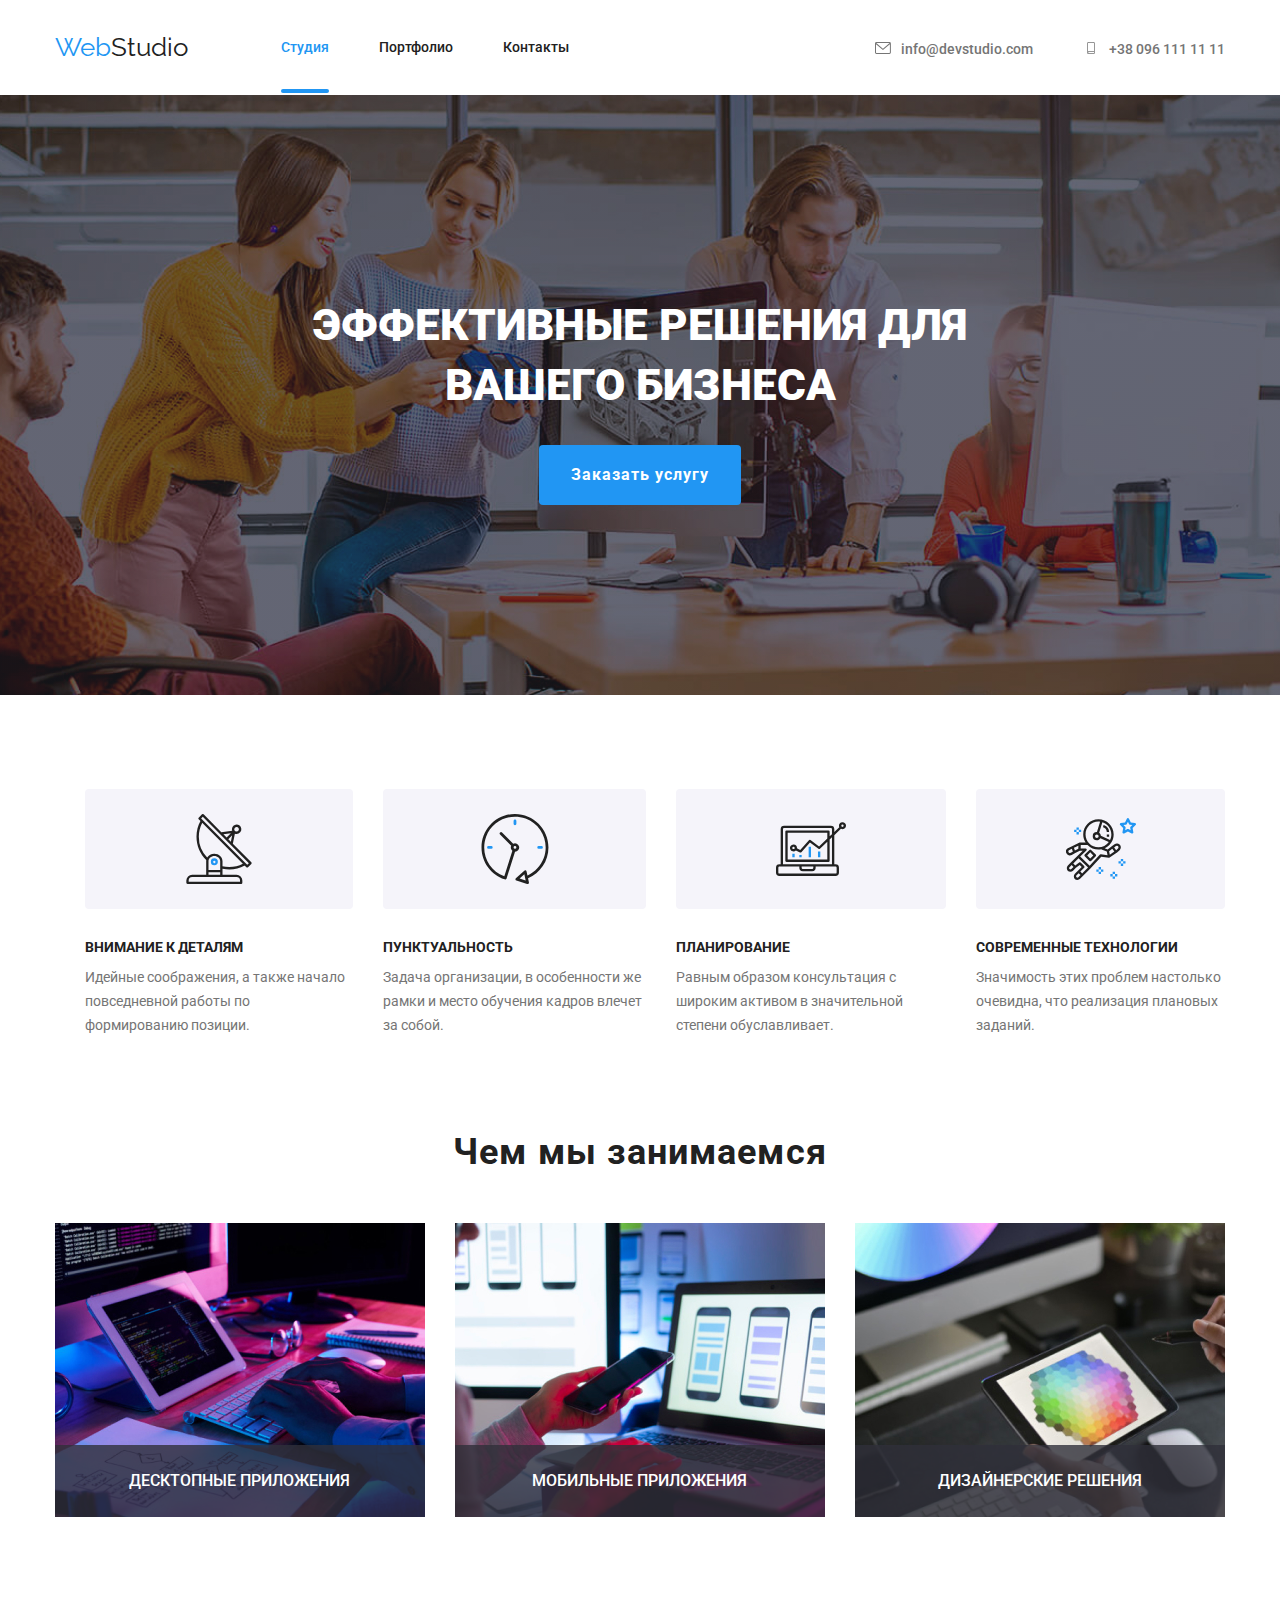
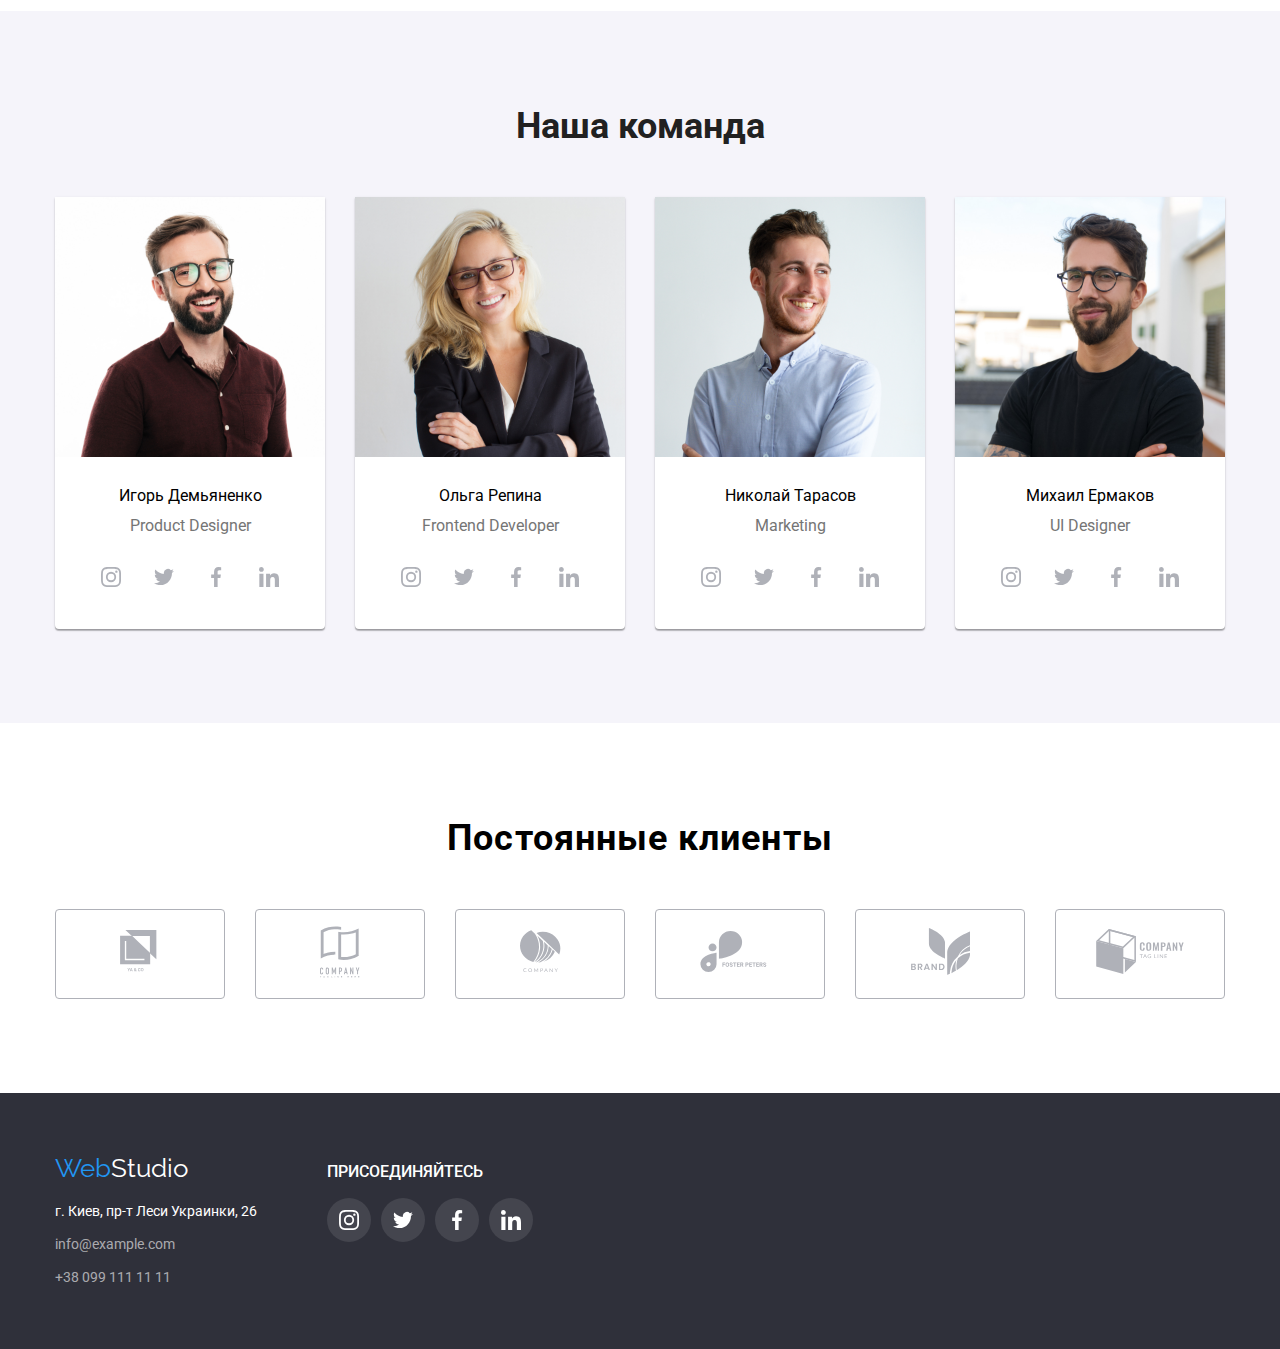
==== index.html @ 024f3984 "chexbox" ====
<!DOCTYPE html>
<html lang="ru">

<head>
    <meta charset="UTF-8">
    <meta name="viewport" content="width=device-width, initial-scale=1.0">
    <title>WebStudio</title>
    <link rel="stylesheet" href="./css/modern-normalize.css">
    <link rel="preconnect" href="https://fonts.gstatic.com">
    <link
        href="https://fonts.googleapis.com/css2?family=Raleway:wght@700&family=Roboto:wght@400;500;700;900&display=swap"
        rel="stylesheet">
    <link rel="stylesheet" href="./css/style.css">
    <!-- <link rel="stylesheet" href="./css/variables.css"> -->
</head>

<body>
    <header class="page-header">
        <!-- navigation -->
        <div class="container">
        <nav class="header-nav">
            <a href="./index.html" class="logo"><span class="logo-web">Web</span><span
                    class="logo-studio">Studio</span></a>
            <ul class="navigation">
                <li class="nav-item">
                    <a href="./index.html" class="link current">Студия</a>
                </li>
                <li class="nav-item">
                    <a href="./portfolio.html" class="link">Портфолио</a>
                </li>
                <li class="nav-item">
                    <a href="#contacts" class="link">Контакты</a>
                </li>
            </ul>
        <!-- adress -->
        <ul class="header-adress">
            <li class="adress-item">
               <a href="mailto:info@devstudio.com" class="adress">
                <svg class="adress-icon" width="16" height="12">
                    <use href="./img/symbol-defs.svg#icon-envelope-4"></use>
                </svg>info@devstudio.com</a>
            </li>
            <li class="adress-item">
               <a href="tel:+380961111111" class="adress">
                <svg class="adress-icon" width="16" height="12">
                    <use href="./img/symbol-defs.svg#icon-smartphone"></use>
                </svg>+38 096 111 11 11</a>
            </li>
        </ul>
        </nav>
        </div>
    </header>
    <main>
        <!-- hero -->
        <section class="hero">
         <div class="container">
            <h1 class="hero-title">Эффективные решения для вашего бизнеса</h1>
            <button class="hero-btn" data-modal-open>Заказать услугу</button> 
         </div>
        </section>
        <!-- feature -->
        <section class="feature">
         <div class="container">
            <ul class="feature-list">
                <li class="feature-item">
                    <div class="thumb">
                        <svg class="feature-icon" width="70" height="70">
                            <use href="./img/symbol-defs.svg#icon-antenna-1"></use>
                        </svg>
                    </div>
                    <h3 class="feature-title">Внимание к деталям</h3>
                    <p class="feature-text">Идейные соображения, а также начало повседневной работы по формированию позиции.</p>
                </li>
                <li class="feature-item">
                    <div class="thumb">
                        <svg class="feature-icon" width="70" height="70">
                            <use href="./img/symbol-defs.svg#icon-clock-1"></use>
                        </svg>
                    </div>
                    <h3 class="feature-title">Пунктуальность</h3>
                    <p class="feature-text">Задача организации, в особенности же рамки и место обучения кадров влечет за собой.</p>
                </li>
                <li class="feature-item">
                    <div class="thumb">
                        <svg class="feature-icon" width="70" height="70">
                            <use href="./img/symbol-defs.svg#icon-diagram-1"></use>
                    </svg>
                        </div>
                    <h3 class="feature-title">Планирование</h3>
                    <p class="feature-text">Равным образом консультация с широким активом в значительной степени обуславливает.</p>
                </li>
                <li class="feature-item">
                    <div class="thumb">
                        <svg class="feature-icon" width="70" height="70">
                            <use href="./img/symbol-defs.svg#icon-astronaut-1"></use>
                        </svg>
                    </div>
                    <h3 class="feature-title">Современные технологии</h3>
                    <p class="feature-text">Значимость этих проблем настолько очевидна, что реализация плановых заданий.
                    </p>
                </li>
            </ul>
         </div>
        </section>
        <!-- visual -->
        <section class="visual">
         <div class="container">
            <h2 class="visual-tittle">Чем мы занимаемся</h2>
            <ul class="visual-list">
                <li class="visual-item">
                    <img class="visual-img" src="./img/img.jpg" alt="img" width="370" height="294">
                    <div class="visuals-descr">
                        <h4 class="descr-title">Десктопные приложения</h4>
                    </div>
                </li>
                <li class="visual-item">
                    <img class="visual-img" src="./img/img_1.jpg" alt="img(1)" width="370" height="294">
                    <div class="visuals-descr">
                        <h4 class="descr-title">Мобильные приложения</h4>
                    </div>
                </li>
                <li class="visual-item">
                    <img class="visual-img" src="./img/img_2.jpg" alt="img(2)" width="370" height="294">
                    <div class="visuals-descr">
                        <h4 class="descr-title">Дизайнерские решения</h4>
                    </div>
                </li>
            </ul>
         </div>
        </section>
        <!-- team -->
        <section class="team">
            <div class="container">
            <h2 class="team-tittle">Наша команда</h2>
            <ul class="team-list">
                <li class="team-item">
                    <img src="./img/img_3.jpg" alt="img(3)" width="270" height="260">
                    <div class="team-item-text">
                    <h3 class="team-item-name">Игорь Демьяненко</h3>
                    <p class="team-item-position">Product Designer</p>
                    <ul class="social">
                        <li class="social-item">
                            <a href="#" class="social-link">
                                <svg class="social-icon" width="20" height="20">
                                    <use href="./img/symbol-defs.svg#icon-instagram-2"></use>
                                </svg>
                            </a>
                        </li>
                        <li class="social-item">
                            <a href="#" class="social-link">
                                <svg class="social-icon" width="20" height="20">
                                    <use href="./img/symbol-defs.svg#icon-twitter-1"></use>
                                </svg>
                            </a>
                        </li>
                        <li class="social-item">
                            <a href="#" class="social-link">
                                <svg class="social-icon" width="20" height="20">
                                    <use href="./img/symbol-defs.svg#icon-facebook-1"></use>
                                </svg>
                            </a>
                        </li>
                        <li class="social-item">
                            <a href="#" class="social-link">
                                <svg class="social-icon" width="20" height="20">
                                    <use href="./img/symbol-defs.svg#icon-linkedin-1"></use>
                                </svg>
                            </a>
                        </li>
                    </ul>
                    </div>
                </li>
                <li class="team-item">
                    <img src="./img/img_4.jpg" alt="img(4)" width="270" height="260">
                    <div class="team-item-text">
                    <h3 class="team-item-name">Ольга Репина</h3>
                    <p class="team-item-position">Frontend Developer</p>
                    <ul class="social">
                        <li class="social-item">
                            <a href="#" class="social-link">
                                <svg class="social-icon" width="20" height="20">
                                    <use href="./img/symbol-defs.svg#icon-instagram-2"></use>
                                </svg>
                            </a>
                        </li>
                        <li class="social-item">
                            <a href="#" class="social-link">
                                <svg class="social-icon" width="20" height="20">
                                    <use href="./img/symbol-defs.svg#icon-twitter-1"></use>
                                </svg>
                            </a>
                        </li>
                        <li class="social-item">
                            <a href="#" class="social-link">
                                <svg class="social-icon" width="20" height="20">
                                    <use href="./img/symbol-defs.svg#icon-facebook-1"></use>
                                </svg>
                            </a>
                        </li>
                        <li class="social-item">
                            <a href="#" class="social-link">
                                <svg class="social-icon" width="20" height="20">
                                    <use href="./img/symbol-defs.svg#icon-linkedin-1"></use>
                                </svg>
                            </a>
                        </li>
                    </ul>
                    </div>
                </li>
                <li class="team-item">
                    <img src="./img/img_5.jpg" alt="img(5)" width="270" height="260">
                    <div class="team-item-text">
                    <h3 class="team-item-name">Николай Тарасов</h3>
                    <p class="team-item-position">Marketing</p>
                    <ul class="social">
                        <li class="social-item">
                            <a href="#" class="social-link">
                                <svg class="social-icon" width="20" height="20">
                                    <use href="./img/symbol-defs.svg#icon-instagram-2"></use>
                                </svg>
                            </a>
                        </li>
                        <li class="social-item">
                            <a href="#" class="social-link">
                                <svg class="social-icon" width="20" height="20">
                                    <use href="./img/symbol-defs.svg#icon-twitter-1"></use>
                                </svg>
                            </a>
                        </li>
                        <li class="social-item">
                            <a href="#" class="social-link">
                                <svg class="social-icon" width="20" height="20">
                                    <use href="./img/symbol-defs.svg#icon-facebook-1"></use>
                                </svg>
                            </a>
                        </li>
                        <li class="social-item">
                            <a href="#" class="social-link">
                                <svg class="social-icon" width="20" height="20">
                                    <use href="./img/symbol-defs.svg#icon-linkedin-1"></use>
                                </svg>
                            </a>
                        </li>
                    </ul>
                    </div>
                </li>
                <li class="team-item">
                    <img src="./img/img_6.jpg" alt="img(6)" width="270" height="260">
                    <div class="team-item-text">
                    <h3 class="team-item-name">Михаил Ермаков</h3>
                    <p class="team-item-position">UI Designer</p>
                    <ul class="social">
                        <li class="social-item">
                            <a href="#" class="social-link">
                                <svg class="social-icon" width="20" height="20">
                                    <use href="./img/symbol-defs.svg#icon-instagram-2"></use>
                                </svg>
                            </a>
                        </li>
                        <li class="social-item">
                            <a href="#" class="social-link">
                                <svg class="social-icon" width="20" height="20">
                                    <use href="./img/symbol-defs.svg#icon-twitter-1"></use>
                                </svg>
                            </a>
                        </li>
                        <li class="social-item">
                            <a href="#" class="social-link">
                                <svg class="social-icon" width="20" height="20">
                                    <use href="./img/symbol-defs.svg#icon-facebook-1"></use>
                                </svg>
                            </a>
                        </li>
                        <li class="social-item">
                            <a href="#" class="social-link">
                                <svg class="social-icon" width="20" height="20">
                                    <use href="./img/symbol-defs.svg#icon-linkedin-1"></use>
                                </svg>
                            </a>
                        </li>
                    </ul>
                    </div>
                </li>
            </ul>
            </div>
        </section>
        <!-- clients -->
        <section class="clients">
            <div class="container">
                <h2 class="clients-title">Постоянные клиенты</h2>
                <ul class="clients-list">
                    <li class="clients-item">
                        <a href="#" class="clients-link">
                            <svg class="clients-icon" width="44.27" height="44.23">
                                <use href="./img/symbol-defs.svg#icon-logo-1"></use>
                            </svg>
                        </a>
                    </li>
                    <li class="clients-item">
                        <a href="#" class="clients-link">
                            <svg class="clients-icon" width="40" height="52">
                                <use href="./img/symbol-defs.svg#icon-logo-2"></use>
                            </svg>
                        </a>
                    </li>
                    <li class="clients-item">
                        <a href="#" class="clients-link">
                            <svg class="clients-icon" width="41" height="42.6">
                                <use href="./img/symbol-defs.svg#icon-logo-3"></use>
                            </svg>
                        </a>
                    </li>
                    <li class="clients-item">
                        <a href="#" class="clients-link">
                            <svg class="clients-icon" width="79.66" height="42.02">
                                <use href="./img/symbol-defs.svg#icon-logo-4"></use>
                            </svg>
                        </a>
                    </li>
                    <li class="clients-item">
                        <a href="#" class="clients-link">
                            <svg class="clients-icon" width="59" height="47">
                                <use href="./img/symbol-defs.svg#icon-logo-5"></use>
                            </svg>
                        </a>
                    </li>
                    <li class="clients-item">
                        <a href="#" class="clients-link">
                            <svg class="clients-icon" width="88.48" height="45.44">
                                <use href="./img/symbol-defs.svg#icon-Object"></use>
                            </svg>
                        </a>
                    </li>
                </ul>
            </div>
        </section>
    </main>
    <!-- contacts -->
    <footer class="footer">
        <div class="container">
            <div class="footer-content">
                <a href="./index.html" class="logo-footer"><span class="logo-web">Web</span><span
                class="logo-studio-footer">Studio</span></a>
                <address class="footer-contacts" id="contacts">
                <a href="#" class="contacts-location">г. Киев, пр-т Леси Украинки, 26</a>
                <a href="mailto:info@example.com" class="contacts">info@example.com</a>
                <a href="tell:+380991111111" class="contacts">+38 099 111 11 11</a>
                </address>
            </div>
            <div class="footer-social">
            <h2 class="social-title">Присоединяйтесь</h2>
            <ul class="social-card">
                <li class="social-item-footer">
                    <a href="#" class="social-link-footer">
                        <svg class="social-icon-footer" width="20" height="20">
                            <use href="./img/symbol-defs.svg#icon-instagram-2"></use>
                        </svg>
                    </a>
                </li>
                <li class="social-item-footer">
                    <a href="#" class="social-link-footer">
                        <svg class="social-icon-footer" width="20" height="20">
                            <use href="./img/symbol-defs.svg#icon-twitter-1"></use>
                        </svg>
                    </a>
                </li>
                <li class="social-item-footer">
                    <a href="#" class="social-link-footer">
                        <svg class="social-icon-footer" width="20" height="20">
                            <use href="./img/symbol-defs.svg#icon-facebook-1"></use>
                        </svg>
                    </a>
                </li>
                <li class="social-item-footer">
                    <a href="#" class="social-link-footer">
                        <svg class="social-icon-footer" width="20" height="20">
                            <use href="./img/symbol-defs.svg#icon-linkedin-1"></use>
                        </svg>
                    </a>
                </li>
            </ul>
            </div>
        </div>
    </footer>
    <!-- backdrop -->
    <div class="backdrop is-hidden" data-modal>
        <div class="modal">
            <button class="close-btn" data-modal-close>
                <svg class="close-icon" width="18" height="18">
                    <use href="./img/symbol-defs.svg#icon-close-black-18dp-2-1-1" />
                </svg>
            </button>
            <div class="modal-content">
                <h3 class="modal-title">Оставьте свои данные, мы вам перезвоним</h3>
                <form class="modal-form">
                    <div class="form-field">
                        <label class="form-label" for="user-name">Имя</label>
                        <div class="input-wrapper">
                            <input class="form-input" type="text" name="user-name" id="user-name">
                            <svg class="input-icon">
                                <use href="./img/symbol-defs.svg#icon-person-black-18dp-1-1" />
                            </svg>
                        </div>
                    </div>
                    <div class="form-field">
                        <label class="form-label" for="tel">Телефон</label>
                        <div class="input-wrapper">
                            <input class="form-input" type="tel" name="tel" id="tel">
                            <svg class="input-icon">
                                <use href="./img/symbol-defs.svg#icon-phone-black-18dp-1-1" />
                            </svg>
                        </div>
                    </div>
                    <div class="form-field">
                        <label class="form-label" for="mail">Почта</label>
                        <div class="input-wrapper">
                            <input class="form-input" type="email" name="mail" id="mail">
                            <svg class="input-icon">
                                <use href="./img/symbol-defs.svg#icon-email-black-18dp-1-1" />
                            </svg>
                        </div>
                    </div>
                    <div class="form-field">
                        <label class="form-label" for="comment">Комментарий</label>
                        <textarea class="form-comment" name="comment" id="comment" placeholder="Введите текст"></textarea>
                    </div>
                    <div class="form-field checkbox-field">
                        <label class="form-label checkbox-label">
                            <input class="checkbox-input visually-hidden" type="checkbox" name="conditions" value="conditions-submited" />
                            <span class="span"></span>
                            Соглашаюсь с рассылкой и принимаю<a href="" class="checkbox-link">Условия договора</a>
                        </label>
                    </div>
                    <div class="form-submit">
                        <button class="btn form-btn" type="submit">Отправить</button>
                    </div>
                </form>
            </div>
        </div>
    </div>

    <!-- Modal JS -->
    <script src="./js/modal.js"></script>
</body>

</html>
---- css/style.css ----
ul,
li {
  list-style-type: none;
  padding: 0;
  margin: 0;
}

a {
  text-decoration: none;
  color: inherit;
}

/* Flat H, P parameters */
h1,
h2,
h3,
h4,
h5,
h6,
p {
  font-size: inherit;
  font-weight: 400;
  margin-top: 0;
  margin-bottom: 0;
  margin-block-start: 0;
  margin-block-end: 0;
}

img {
  display: block;
  max-width: 100%;
  height: auto;
}

:root {
  --blue-text: rgba(33, 150, 243, 1);

  --black-text: rgba(33, 33, 33, 1);

  --grey-text: rgba(117, 117, 117, 1);
  --grey-text-op60: rgba(255, 255, 255, 0.6);

  --white-text: rgba(255, 255, 255, 1);

  --social-link-color: rgba(175, 177, 184, 1);

  --back-grey-light: rgba(245, 244, 250, 1);
  --back-blue: rgba(33, 150, 243, 1);
  --back-white: rgba(255, 255, 255, 1);
  --back-team: rgba(245, 244, 250, 1);
  --back-visual: rgba(47, 48, 58, 0.8);
  --back-color-prj: rgba(33, 149, 243, 0.9);
  --graphite: rgba(47, 48, 58, 1);

  --border-color: rgba(236, 236, 236, 1);

  --overlay: rgba(0, 0, 0, 0.2);
  --placeholder: rgba(117, 117, 117, 0.5);

  --team-mate-box-shadow: 0px 1px 3px rgba(0, 0, 0, 0.12),
    0px 1px 1px rgba(0, 0, 0, 0.14), 0px 2px 1px rgba(0, 0, 0, 0.2);
  --card-box-shadow: 0px 1px 1px rgba(0, 0, 0, 0.12),
    0px 4px 4px rgba(0, 0, 0, 0.06), 1px 4px 6px rgba(0, 0, 0, 0.16);

  --item-set-gap: 30px;

  --timing-fn: cubic-bezier(0.4, 0, 0.2, 1);
  --transiton-duration-time: 250ms;
}

body {
  font-family: 'Roboto', sans-serif;
}

.container {
  max-width: 1200px;
  margin: 0 auto;
  padding: 0 15px;
}

.header-nav,
.logo,
.navigation,
.header-adress,
.contacts,
.contacts-location {
  display: flex;
}

.contacts-item {
  align-items: center;
}

.header-nav,
.header-adress {
  justify-content: space-between;
  align-items: center;
}

.header-nav {
  padding: 32px 0 32px 0;
}

.navigation {
  margin-left: 93px;
}

.nav-item:not(:first-child) {
  margin-left: 50px;
}

.logo {
  font-family: 'Raleway', sans-serif;
}

.logo-footer {
  font-family: 'Raleway', sans-serif;
}

.logo-web {
  color: var(--blue-text);
  font-style: normal;
  font-weight: 400;
  font-size: 26px;
  line-height: 31px;
}

.logo-studio {
  color: var(--black-text);
  font-style: normal;
  font-weight: 400;
  font-size: 26px;
  line-height: 31px;
}

.logo-studio-footer {
  color: var(--white-text);
  font-style: normal;
  font-weight: 400;
  font-size: 26px;
  line-height: 31px;
}

.navigation .link.current {
  color: var(--blue-text);
}

.link {
  color: var(--black-text);
  font-style: normal;
  font-weight: 500;
  font-size: 14px;
  line-height: 16px;

  padding: 26px 0;
}

.link:hover,
.link:focus {
  color: #2196f3;

  --timing-fn: cubic-bezier(0.4, 0, 0.2, 1);
  --transiton-duration-time: 250ms;
}

.link.current {
  color: var(--back-blue);
  position: relative;
}

.current::after {
  content: '';

  position: absolute;
  top: 76px;
  left: 0;

  display: block;
  width: 100%;
  height: 4px;

  background: var(--back-blue);

  border-radius: 2px;
}

.header-adress {
  margin-left: auto;
}

.adress {
  color: var(--grey-text);
  font-style: normal;
  font-weight: 500;
  font-size: 14px;
  line-height: 16px;
}

.adress:hover,
.adress:focus {
  color: #2196f3;

  --timing-fn: cubic-bezier(0.4, 0, 0.2, 1);
  --transiton-duration-time: 250ms;
}

.adress-item:nth-child(2) {
  margin-left: 50px;
}

.adress-icon:hover {
  color: #2196f3;

  --timing-fn: cubic-bezier(0.4, 0, 0.2, 1);
  --transiton-duration-time: 250ms;
}

.adress-icon {
  margin-top: 5px;
  margin-right: 10px;
  fill: currentColor;
}

.envelope-4 {
  margin-top: 50px;
}

.hero {
  text-align: center;
  background-color: var(--graphite);
  padding: 200px 0 200px 0;

  margin: 0 auto;
  max-width: 1600px;
  height: 600px;

  background-image: linear-gradient(
      to right,
      rgba(47, 48, 58, 0.4),
      rgba(47, 48, 58, 0.4)
    ),
    url('../img/welcome.jpg');
  background-size: cover;
  background-position: center;
  background-repeat: no-repeat;
}

.hero-title {
  color: var(--white-text);
  text-align: center;
  text-transform: uppercase;
  font-style: normal;
  font-weight: 900;
  font-size: 44px;
  line-height: 60px;

  max-width: 696px;
  margin: 0 auto;
}

.hero-btn {
  display: inline-block;
  padding: 15px 32px;
  margin: 30px 0 0;

  border: none;
  color: var(--white-text);
  background: var(--back-blue);
  text-align: center;
  letter-spacing: 0.06em;
  align-items: center;
  font-style: normal;
  font-weight: 700;
  font-size: 16px;
  line-height: 30px;

  box-shadow: 0px 4px 4px var(--btn-boxshadow-color);
  border-radius: 4px;
}

.feature {
  padding: 94px 0;
}

.feature-list {
  display: flex;
  padding-left: 30px;
}

.feature-item {
  max-width: 270px;
}

.feature-item:not(:first-child) {
  margin-left: 30px;
}

.thumb {
  height: 120px;

  display: flex;
  justify-content: center;
  align-items: center;

  border-radius: 4px;

  background-color: var(--back-team);
}

.feature-title {
  color: var(--black-text);
  font-style: normal;
  font-weight: 700;
  font-size: 14px;
  line-height: 16px;
  text-transform: uppercase;

  text-align: left;
  padding-top: 30px;
}

.feature-text {
  color: var(--grey-text);
  font-style: normal;
  font-weight: normal;
  font-size: 14px;
  line-height: 24px;

  margin-top: 10px;
}

.social {
  margin-top: 16px;
  display: flex;
  justify-content: space-around;
}

.social-item {
  display: flex;
  justify-content: center;
  border-radius: 50%;

  transition-property: background-color;
  transition-duration: var(--transiton-duration-time);
  transition-timing-function: var(--timing-fn);
}

.social-link {
  width: 44px;
  height: 44px;

  display: flex;
  justify-content: center;
  align-items: center;
}

.social-item:hover,
.social-item:focus {
  background-color: var(--back-blue);
}

.social-icon {
  fill: var(--social-link-color);

  transition-property: fill;
  transition-duration: var(--transiton-duration-time);
  transition-timing-function: var(--timing-fn);
}

.social-item:hover .social-icon,
.social-item:focus .social-icon {
  fill: var(--white-text);
}

.visual {
  padding-bottom: 94px;
}

.visual-tittle {
  color: var(--black-text);
  text-align: center;
  font-weight: 700;
  font-size: 36px;
  line-height: 42px;
  letter-spacing: 0.03em;
}

.visual-list {
  display: flex;
  flex-wrap: wrap;
  margin-top: 50px;
  margin-left: calc(-1 * var(--item-set-gap));
  justify-content: space-around;
}

.visual-item {
  position: relative;

  flex-basis: calc(100% / 3 - var(--item-set-gap));
  margin-left: var(--item-set-gap);
}

.visuals-descr {
  padding: 27px 0;

  position: absolute;
  bottom: 0;
  left: 0;
  width: 100%;

  background-color: var(--back-visual);
}

.descr-title {
  font-weight: 500;
  line-height: 1.142;
  text-align: center;
  text-transform: uppercase;

  color: var(--white-text);
}

.team {
  background-color: var(--back-team);

  padding: 94px 0;
}

.team-tittle {
  color: var(--black-text);
  font-style: normal;
  font-weight: 700;
  font-size: 36px;
  line-height: 42px;

  text-align: center;
}

.team-list {
  margin-top: 50px;
  display: flex;
  margin-left: calc(-1 * var(--item-set-gap));

  justify-content: center;
}

.team-item {
  flex-basis: calc(100% / 4 - var(--item-set-gap));
  margin-left: var(--item-set-gap);
  max-width: 270px;

  text-align: center;
  font-size: 16px;
  line-height: 1.18;

  background-color: var(--back-white);

  box-shadow: var(--team-mate-box-shadow);
  border-radius: 0px 0px 4px 4px;
}

.team-item-text {
  padding: 30px;
}

.teamteam-item-name {
  color: var(--black-text);
  font-style: normal;
  font-weight: 500;
  font-size: 16px;
  line-height: 19px;
}

.team-item-position {
  color: var(--grey-text);
  font-style: normal;
  font-weight: 400;
  font-size: 16px;
  line-height: 19px;
  margin-top: 10px;
}

.clients {
  padding: 94px 0;
}

.clients-title {
  font-weight: 700;
  font-size: 36px;
  line-height: 1.17;
  letter-spacing: 0.03em;
  text-align: center;
}

.clients-list {
  margin-top: 50px;

  display: flex;
}

.clients-item {
  width: 170px;
  height: 90px;

  display: flex;
  align-items: center;
  justify-content: center;

  border: 1px solid var(--social-link-color);
  border-radius: 4px;

  transition-property: fill;
  transition-duration: var(--transiton-duration-time);
  transition-timing-function: var(--timing-fn);
}

.clients-item:not(:first-child) {
  margin-left: 30px;
}

.clients-item:focus,
.clients-item:hover {
  border: 1px solid var(--blue-text);
  border-radius: 4px;
  fill: var(--blue-text);
}

.clients-item:focus .clients-icon,
.clients-item:hover .clients-icon {
  fill: var(--blue-text);
}

.clients-icon {
  fill: var(--social-link-color);

  transition-property: fill;
  transition-duration: var(--transiton-duration-time);
  transition-timing-function: var(--timing-fn);
}

.footer {
  background: var(--graphite);
  padding: 60px 0;
}

.footer .container {
  display: flex;
  align-items: baseline;
}

.footer-contacts {
  display: flex;
  flex-direction: column;
  margin-top: 15px;
}

.contacts-location {
  color: var(--white-text);
  font-style: normal;
  font-weight: 400;
  font-size: 14px;
  line-height: 24px;
}

.contacts {
  color: var(--grey-text-op60);
  font-style: normal;
  font-weight: 400;
  font-size: 14px;
  line-height: 24px;

  margin-top: 9px;
}

.footer-social {
  margin-left: 70px;
}

.social-title {
  font-weight: 500;
  line-height: 1.172;
  text-transform: uppercase;

  color: var(--white-text);
}

.social-card {
  margin-top: 16px;
  display: flex;
  justify-content: space-around;
}

.social-item-footer {
  display: flex;
  justify-content: center;
  border-radius: 50%;

  transition-property: background-color;
  transition-duration: var(--transiton-duration-time);
  transition-timing-function: var(--timing-fn);
}

.social-link-footer {
  width: 44px;
  height: 44px;

  display: flex;
  justify-content: center;
  align-items: center;
}

.social-item-footer:hover,
.social-item-footer:focus {
  background-color: var(--back-blue);
}

.social-icon-footer {
  fill: var(--social-link-color);

  transition-property: fill;
  transition-duration: var(--transiton-duration-time);
  transition-timing-function: var(--timing-fn);
}

.social-item-footer:hover .social-icon-footer,
.social-item-footer:focus .social-icon-footer {
  fill: var(--white-text);
}

.social {
  margin-top: 20px;
}

.social-item-footer {
  margin-right: 10px;
  background-color: rgba(255, 255, 255, 0.1);
}

.social-icon-footer {
  fill: var(--back-white);
}

/* Portfolio */
.page-header-portfolio {
  border-bottom: 1px solid var(--border-color);
}

.visual-hidden {
  position: absolute;
  width: 1px;
  height: 1px;
  margin: -1px;
  border: 0;
  padding: 0;
  white-space: nowrap;
  clip-path: inset(100%);
  clip: rect(0 0 0 0);
  overflow: hidden;
}

.button-list {
  display: flex;
  justify-content: center;
  text-align: center;
  padding-top: 94px;
}

.button {
  color: var(--black-text);
  background: var(--back-grey-light);
  font-style: normal;
  text-align: center;
  font-weight: 500;
  font-size: 16px;
  line-height: 26px;

  padding: 6px 22px;
  border: none;
  cursor: pointer;
  display: inline-block;

  border-radius: 4px;

  transition-property: color, background-color, box-shadow;
  transition-duration: var(--transiton-duration-time);
  transition-timing-function: var(--timing-fn);
}

.button-item:not(:first-child) {
  margin-left: 8px;
}

.button:active,
.button:hover,
.button:focus {
  color: white;
  background-color: #2196f3;

  box-shadow: 0px 3px 1px rgba(0, 0, 0, 0.1), 0px 1px 2px rgba(0, 0, 0, 0.08),
    0px 2px 2px rgba(0, 0, 0, 0.12);
  border-radius: 4px;

  outline: none;
}

.project-list {
  display: flex;
  flex-wrap: wrap;
  margin-top: 34px;
  margin-left: calc(-1 * var(--item-set-gap));

  justify-content: center;
  text-align: center;
}

.project-item {
  margin-bottom: 30px;
  max-width: 370px;
  flex-basis: calc(100% / 3 - var(--item-set-gap));
  margin-left: var(--item-set-gap);

  text-align: left;
}

.project-item .last-item {
  margin-bottom: 0;
}

.portfolio-link {
  display: block;

  transition-property: box-shadow;
  transition-duration: var(--transiton-duration-time);
  transition-timing-function: var(--timing-fn);
}

.portfolio-link:focus,
.portfolio-link:hover {
  box-shadow: var(--card-box-shadow);
}

.project-wrapper {
  padding: 20px 24px;
  border: 1px solid var(--border-color);
  border-top: none;
}

.projects-title {
  color: var(--black-text);
  font-style: normal;
  font-weight: 700;
  font-size: 18px;
  line-height: 36px;

  letter-spacing: 0.06em;
}

.projects-text {
  color: var(--grey-text);
  font-style: normal;
  font-weight: 400;
  font-size: 16px;
  line-height: 30px;

  margin-top: 4px;
}

.project-thumb {
  position: relative;
  border-style: none;
  overflow: hidden;
}

.item-descr {
  position: absolute;
  top: 0;
  left: 0;
  width: 100%;
  height: 100%;
  background-color: var(--back-color-prj);
  opacity: 0;
  padding: 63px 24px;

  transform: translateY(100%);

  transition-duration: var(--transiton-duration-time);
  transition-timing-function: var(--timing-fn);
}

.item-descr:hover,
.item-descr:focus {
  transform: translateX(0);
  opacity: 0.9;
}

.descr-text {
  color: var(--white-text);
  position: absolute;
  display: flex;
  font-weight: 400;
  font-size: 18px;
  line-height: 28px;
  letter-spacing: 0.03em;
  font-family: Roboto, sans-serif;
  top: 63px;
  left: 24px;
}

.portfolio-link:hover .item-descr,
.portfolio-link:focus .item-descr {
  transform: translateX(0);
  opacity: 0.9;
}

/* -----Backdrop styles----- */
.backdrop {
  position: fixed;
  top: 0;
  left: 0;

  width: 100%;
  height: 100%;

  background-color: var(--overlay);
  pointer-events: none;
}

.backdrop.is-hidden {
  opacity: 0;

  visibility: hidden;

  pointer-events: none;

  transition-property: opacity, visibility;
  transition-duration: var(--transiton-duration-time);
  transition-timing-function: var(--timing-fn);
}

.modal {
  position: absolute;
  top: 50%;
  left: 50%;
  transform: translate(-50%, -50%);

  max-width: 528px;
  max-height: 581px;
  padding: 40px;

  background-color: var(--back-white);

  box-shadow: 0px 1px 3px rgba(0, 0, 0, 0.12), 0px 1px 1px rgba(0, 0, 0, 0.14),
    0px 2px 1px rgba(0, 0, 0, 0.2);
  border-radius: 4px;

  overflow-y: auto;

  pointer-events: auto;
}

.close-btn {
  position: absolute;
  top: 8px;
  right: 8px;

  width: 30px;
  height: 30px;

  background-color: var(--back-white);

  display: flex;
  justify-content: center;
  align-items: center;

  border: 1px solid rgba(0, 0, 0, 0.1);
  border-radius: 50%;

  cursor: pointer;
}

.close-icon {
  fill: currentColor;

  transition-property: fill;
  transition-duration: var(--transiton-duration-time);
  transition-timing-function: var(--timing-fn);
}

.close-icon:hover {
  fill: var(--back-blue);
}

.modal-title {
  font-weight: 700;
  font-size: 20px;
  line-height: 1.15;
  letter-spacing: 0.03em;
  text-align: center;

  color: var(--black-text);
}

.modal-form {
  display: flex;
  flex-direction: column;
}

.form-field {
  margin-top: 10px;
}

.form-field:first-child {
  margin-top: 12px;
}

.form-label {
  display: inline-block;
  margin-bottom: 4px;

  font-size: 12px;
  line-height: 1.167;
  letter-spacing: 0.01em;

  color: var(--grey-text);
}

.form-label:last-child {
  margin-bottom: 0;
}

.input-wrapper {
  position: relative;
}

.form-input {
  width: 100%;
  padding: 12px 12px 12px 42px;

  border: 1px solid rgba(33, 33, 33, 0.2);
  border-radius: 4px;

  transition-property: border-color;
  transition-duration: var(--transiton-duration-time);
  transition-timing-function: var(--timing-fn);
}

.form-input:focus {
  outline: none;
  border: 1px solid var(--blue-text);
}

.form-comment {
  resize: none;
  min-height: 120px;
  width: 100%;

  padding: 12px 16px;

  border: 1px solid rgba(33, 33, 33, 0.2);
  border-radius: 4px;

  transition-property: border-color;
  transition-duration: var(--transiton-duration-time);
  transition-timing-function: var(--timing-fn);
}

.form-comment::placeholder {
  font-size: 12px;
  line-height: 1.166;
  letter-spacing: 0.01em;

  color: var(--placeholder);
}

.form-comment:focus {
  outline: none;
  border: 1px solid var(--blue-text);
}

.input-icon {
  position: absolute;
  top: 50%;
  left: 12px;

  transform: translateY(-50%);

  width: 20px;
  height: 20px;

  fill: currentColor;

  transition-property: fill;
  transition-duration: var(--transiton-duration-time);
  transition-timing-function: var(--timing-fn);
}

.form-input:focus + .input-icon {
  fill: var(--blue-text);
}

.form-input.form-comment {
  height: 120px;
}

/* -----Checkbox styles----- */

.checkbox-field {
  margin-top: 20px;
}

.checkbox-label {
  display: flex;
  align-items: center;
  justify-content: center;

  font-size: 14px;
  line-height: 1.714;
  letter-spacing: 0.03em;

  cursor: pointer;
}

/* .checkbox-input:focus {
  border-color: var(--accent-color);
}

.checkbox-input:checked {
  background-color: var(--accent-color);
  border-color: var(--accent-color);

  border: 0px solid transparent;
} */

.checkbox-link {
  color: var(--blue-text);
  text-decoration: underline;
}

.form-submit {
  display: flex;
  justify-content: center;
}

.form-btn {
  margin-top: 30px;
  padding-left: 55px;
  padding-right: 55px;

  box-shadow: 0px 4px 4px rgba(0, 0, 0, 0.15);

  transition-property: background-color;
  transition-duration: var(--transiton-duration-time);
  transition-timing-function: var(--timing-fn);
}

.form-btn:hover,
.form-btn:focus {
  background-color: rgba(24, 140, 232, 1);
}
---- css/variables.css ----
:root {
  --blue-text: rgba(33, 150, 243, 1);

  --black-text: rgba(33, 33, 33, 1);

  --grey-text: rgba(117, 117, 117, 1);
  --grey-text-op60: rgba(255, 255, 255, 0.6);

  --graphite: rgba(47, 48, 58, 1);

  --white-text: rgba(255, 255, 255, 1);

  --back-white: #e5e5e5;
  --back-grey-light: rgba(245, 244, 250, 1);
}
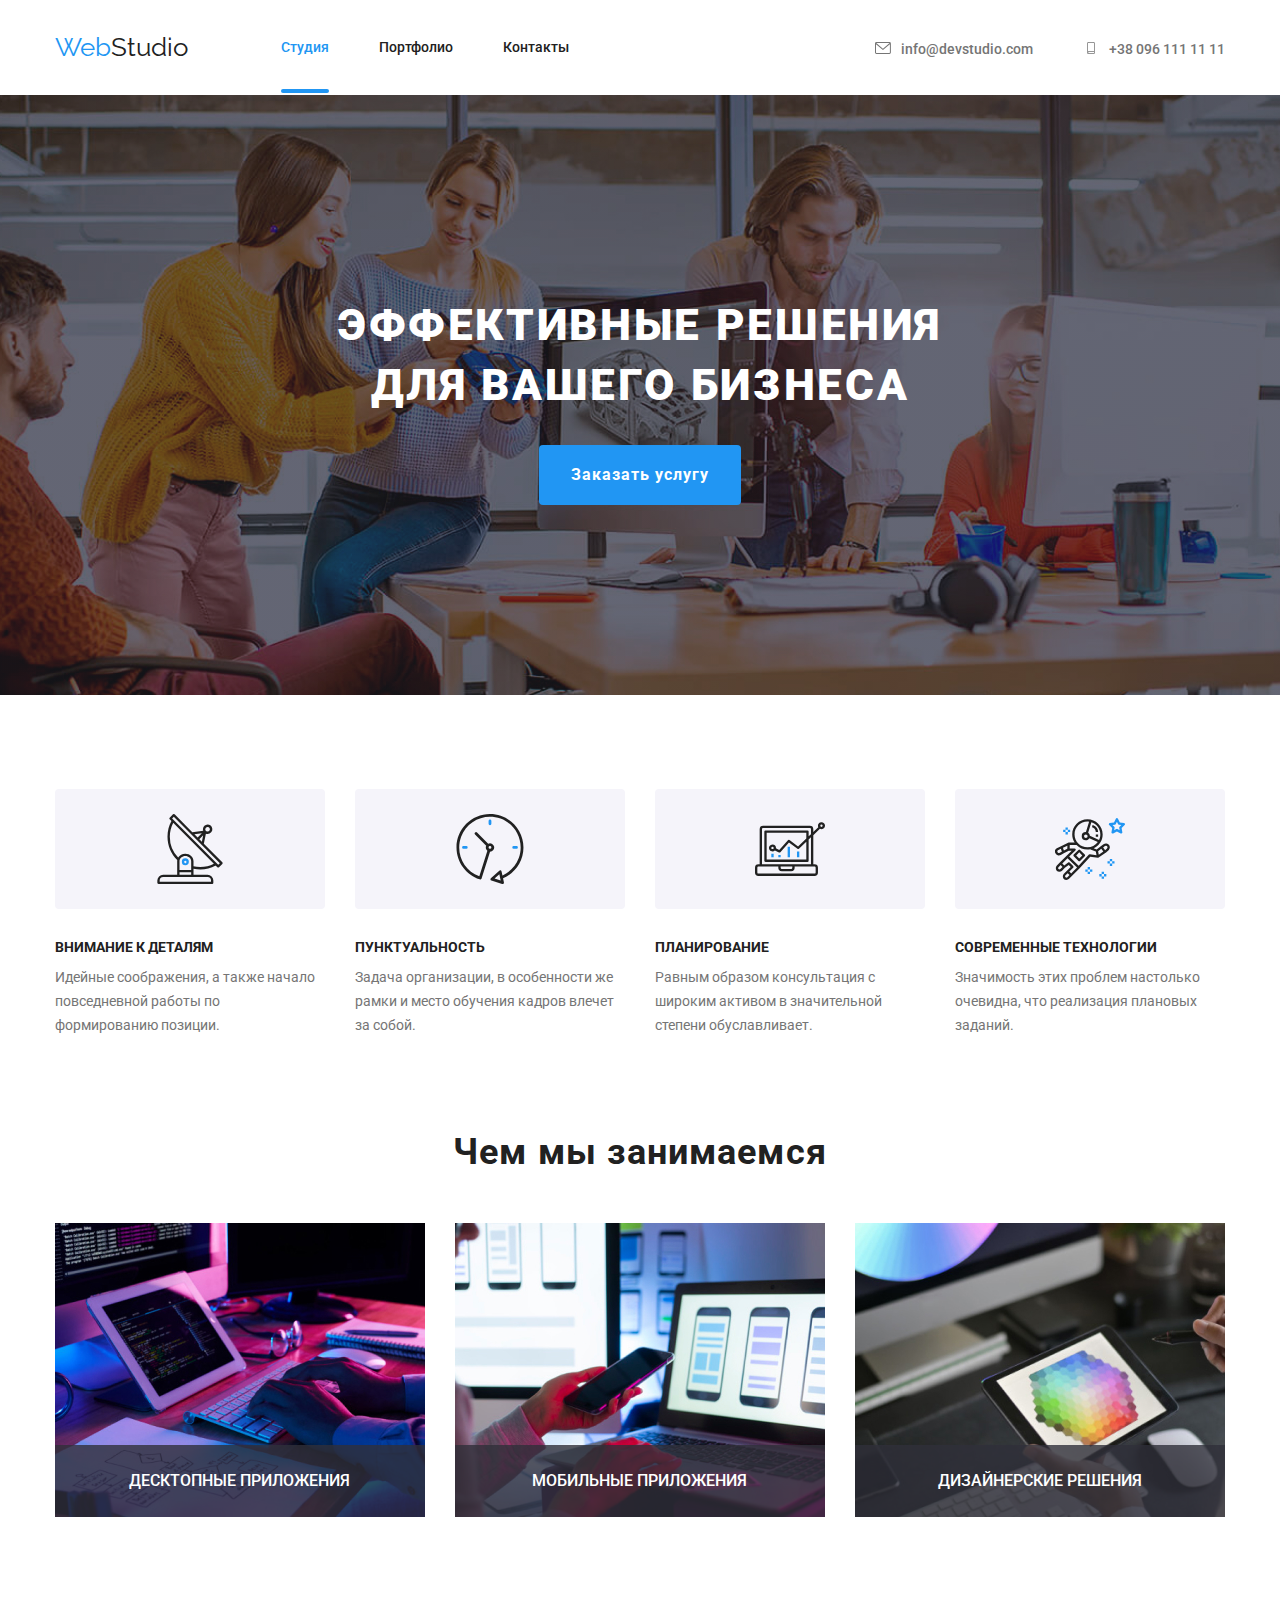
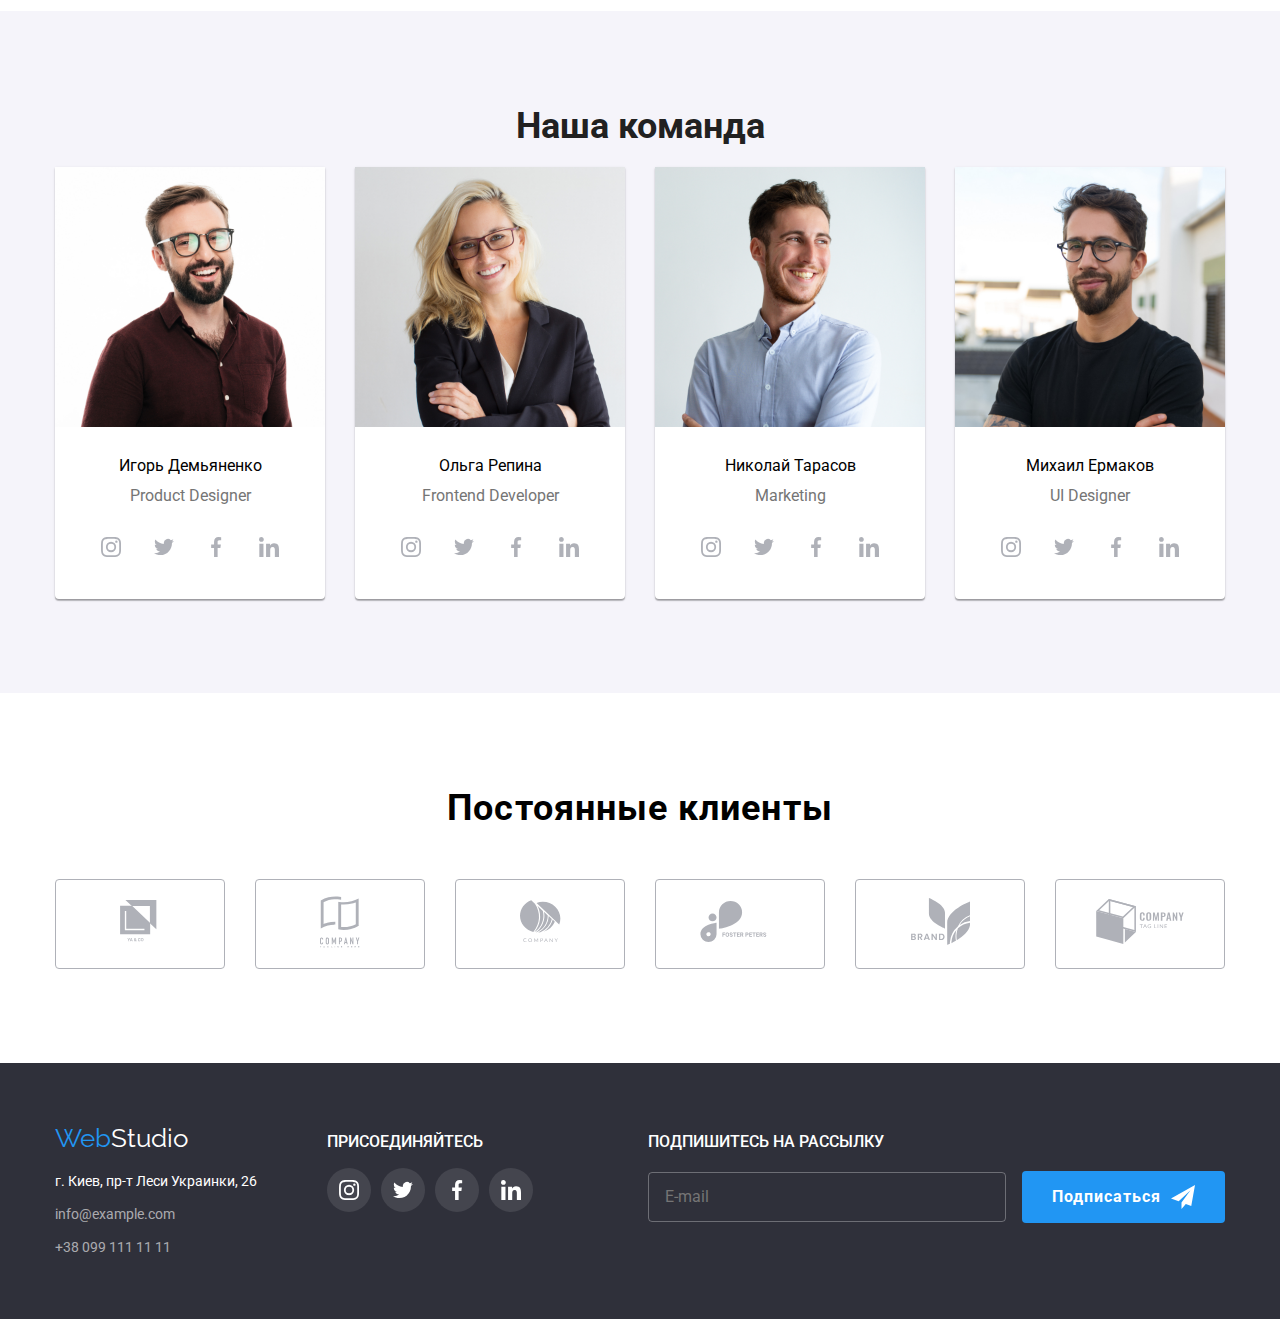
==== commit d8ab85e3: "end" ====
--- a/index.html
+++ b/index.html
@@ -342,9 +342,17 @@
                 <a href="./index.html" class="logo-footer"><span class="logo-web">Web</span><span
                 class="logo-studio-footer">Studio</span></a>
                 <address class="footer-contacts" id="contacts">
-                <a href="#" class="contacts-location">г. Киев, пр-т Леси Украинки, 26</a>
-                <a href="mailto:info@example.com" class="contacts">info@example.com</a>
-                <a href="tell:+380991111111" class="contacts">+38 099 111 11 11</a>
+                <ul class="contact-list">
+                    <li class="contact-item">
+                       <a href="#" class="contacts-location">г. Киев, пр-т Леси Украинки, 26</a>
+                    </li>
+                    <li class="contact-item">
+                       <a href="mailto:info@example.com" class="contacts">info@example.com</a>
+                    </li>
+                    <li class="contact-item">
+                       <a href="tell:+380991111111" class="contacts">+38 099 111 11 11</a>
+                    </li>
+                    </ul>
                 </address>
             </div>
             <div class="footer-social">
@@ -380,67 +388,86 @@
                 </li>
             </ul>
             </div>
+            <form class="footer-form">
+                <h2 class="footer-title">Подпишитесь на рассылку</h2>
+            
+                <label class="footer-form-label">
+                    <input class="form-input" type="email" name="mail" placeholder="E-mail" />
+                </label>
+                <button class="btn subscribe-btn" type="submit">
+                    Подписаться<svg class="subscribe-icon" width="24" height="24">
+                        <use href="./img/symbol-defs.svg#icon-isend" />
+                    </svg>
+                </button>
+            </form>
         </div>
     </footer>
-    <!-- backdrop -->
+    <!-- modal -->
     <div class="backdrop is-hidden" data-modal>
         <div class="modal">
             <button class="close-btn" data-modal-close>
                 <svg class="close-icon" width="18" height="18">
-                    <use href="./img/symbol-defs.svg#icon-close-black-18dp-2-1-1" />
+                    <use href="./img/symbol-defs.svg#icon-close-black-18dp-2-1-1"></use>
                 </svg>
             </button>
             <div class="modal-content">
-                <h3 class="modal-title">Оставьте свои данные, мы вам перезвоним</h3>
+                <p class="modal-title">Оставьте свои данные, мы вам перезвоним</p>
                 <form class="modal-form">
                     <div class="form-field">
                         <label class="form-label" for="user-name">Имя</label>
                         <div class="input-wrapper">
-                            <input class="form-input" type="text" name="user-name" id="user-name">
+                            <input class="form-input" type="text" name="user-name" id="user-name" />
                             <svg class="input-icon">
-                                <use href="./img/symbol-defs.svg#icon-person-black-18dp-1-1" />
+                                <use href="./img/symbol-defs.svg#icon-person-black-18dp-1-1"></use>
                             </svg>
                         </div>
                     </div>
+    
                     <div class="form-field">
                         <label class="form-label" for="tel">Телефон</label>
                         <div class="input-wrapper">
-                            <input class="form-input" type="tel" name="tel" id="tel">
+                            <input class="form-input" type="tel" name="tel" id="tel" />
                             <svg class="input-icon">
-                                <use href="./img/symbol-defs.svg#icon-phone-black-18dp-1-1" />
+                                <use href="./img/symbol-defs.svg#icon-phone-black-18dp-1-1"></use>
                             </svg>
                         </div>
                     </div>
+    
                     <div class="form-field">
                         <label class="form-label" for="mail">Почта</label>
                         <div class="input-wrapper">
-                            <input class="form-input" type="email" name="mail" id="mail">
+                            <input class="form-input" type="email" name="mail" id="mail" />
                             <svg class="input-icon">
-                                <use href="./img/symbol-defs.svg#icon-email-black-18dp-1-1" />
+                                <use href="./img/symbol-defs.svg#icon-email-black-18dp-1-1"></use>
                             </svg>
                         </div>
                     </div>
+    
                     <div class="form-field">
                         <label class="form-label" for="comment">Комментарий</label>
                         <textarea class="form-comment" name="comment" id="comment" placeholder="Введите текст"></textarea>
                     </div>
+    
                     <div class="form-field checkbox-field">
                         <label class="form-label checkbox-label">
-                            <input class="checkbox-input visually-hidden" type="checkbox" name="conditions" value="conditions-submited" />
-                            <span class="span"></span>
-                            Соглашаюсь с рассылкой и принимаю<a href="" class="checkbox-link">Условия договора</a>
+                            <input class="checkbox-input visual-hidden" type="checkbox" name="conditions" value="conditions submited" />
+                            <svg class="checkbox-icon">
+                                <use href="./img/symbol-defs.svg#icon-icheck" />
+                            </svg>
+                            Соглашаюсь с рассылкой и принимаю&nbsp;
+                            <a href="" class="checkbox-link"> Условия договора </a>
                         </label>
                     </div>
-                    <div class="form-submit">
-                        <button class="btn form-btn" type="submit">Отправить</button>
-                    </div>
-                </form>
+
+                        <div class="form-submit">
+                            <button class="btn form-btn" type="submit">Отправить</button>
+                        </div>
+                    </form>
+                </div>
             </div>
         </div>
-    </div>
+        <!-- Modal JS -->
+        <script src="./js/modal.js"></script>
+    </body>
 
-    <!-- Modal JS -->
-    <script src="./js/modal.js"></script>
-</body>
-
-</html>+    </html>--- a/css/style.css
+++ b/css/style.css
@@ -53,9 +53,11 @@
   --graphite: rgba(47, 48, 58, 1);
 
   --border-color: rgba(236, 236, 236, 1);
+  --input-border: rgba(33, 33, 33, 0.2);
 
   --overlay: rgba(0, 0, 0, 0.2);
   --placeholder: rgba(117, 117, 117, 0.5);
+  --close-button-border-color: rgba(0, 0, 0, 0.1);
 
   --team-mate-box-shadow: 0px 1px 3px rgba(0, 0, 0, 0.12),
     0px 1px 1px rgba(0, 0, 0, 0.14), 0px 2px 1px rgba(0, 0, 0, 0.2);
@@ -253,6 +255,7 @@
   font-weight: 900;
   font-size: 44px;
   line-height: 60px;
+  letter-spacing: 0.06em;
 
   max-width: 696px;
   margin: 0 auto;
@@ -284,7 +287,6 @@
 
 .feature-list {
   display: flex;
-  padding-left: 30px;
 }
 
 .feature-item {
@@ -437,9 +439,10 @@
 }
 
 .team-list {
-  margin-top: 50px;
   display: flex;
   margin-left: calc(-1 * var(--item-set-gap));
+  margin-top: calc(-1 * var(--item-set-gap));
+  flex-wrap: wrap;
 
   justify-content: center;
 }
@@ -447,7 +450,7 @@
 .team-item {
   flex-basis: calc(100% / 4 - var(--item-set-gap));
   margin-left: var(--item-set-gap);
-  max-width: 270px;
+  margin-top: 50px;
 
   text-align: center;
   font-size: 16px;
@@ -553,6 +556,55 @@
   flex-direction: column;
   margin-top: 15px;
 }
+
+.contact-item:not(:first-child) {
+  margin-top: 9px;
+}
+
+.footer-form {
+  margin-left: auto;
+}
+
+.footer-title {
+  font-weight: 500;
+  line-height: 1.172;
+  text-transform: uppercase;
+
+  color: var(--white-text);
+}
+
+.footer-form-label {
+  display: inline-block;
+  margin-top: 20px;
+}
+
+.footer-form-label .form-input {
+  height: 50px;
+  min-width: 358px;
+
+  padding: 15px 16px;
+
+  background-color: transparent;
+
+  border: 1px solid rgba(255, 255, 255, 0.3);
+  color: var(--placeholder);
+}
+
+.subscribe-btn {
+  display: inline-block;
+  align-items: center;
+  margin-left: 12px;
+
+  padding: 10px 29px;
+}
+
+.subscribe-icon {
+  margin-left: 10px;
+  vertical-align: middle;
+
+  fill: var(--white-text);
+}
+
 
 .contacts-location {
   color: var(--white-text);
@@ -812,7 +864,7 @@
   opacity: 0.9;
 }
 
-/* -----Backdrop styles----- */
+/* Modal */
 .backdrop {
   position: fixed;
   top: 0;
@@ -823,6 +875,10 @@
 
   background-color: var(--overlay);
   pointer-events: none;
+
+  transition-property: opacity, visibility, transform;
+  transition-duration: var(--transiton-duration-time);
+  transition-timing-function: var(--timing-fn);
 }
 
 .backdrop.is-hidden {
@@ -830,9 +886,7 @@
 
   visibility: hidden;
 
-  pointer-events: none;
-
-  transition-property: opacity, visibility;
+  transition-property: opacity, visibility, transform;
   transition-duration: var(--transiton-duration-time);
   transition-timing-function: var(--timing-fn);
 }
@@ -844,7 +898,7 @@
   transform: translate(-50%, -50%);
 
   max-width: 528px;
-  max-height: 581px;
+  max-height: 100vh;
   padding: 40px;
 
   background-color: var(--back-white);
@@ -876,18 +930,20 @@
   border-radius: 50%;
 
   cursor: pointer;
+  outline: none;
 }
 
 .close-icon {
   fill: currentColor;
 
-  transition-property: fill;
-  transition-duration: var(--transiton-duration-time);
-  transition-timing-function: var(--timing-fn);
-}
-
-.close-icon:hover {
-  fill: var(--back-blue);
+  transition-property: fill, transform;
+  transition-duration: var(--transiton-duration-time);
+  transition-timing-function: var(--timing-fn);
+}
+
+.close-btn:hover .close-icon,
+.close-btn:focus .close-icon {
+  fill: var(--blue-text);
 }
 
 .modal-title {
@@ -896,7 +952,6 @@
   line-height: 1.15;
   letter-spacing: 0.03em;
   text-align: center;
-
   color: var(--black-text);
 }
 
@@ -917,9 +972,9 @@
   display: inline-block;
   margin-bottom: 4px;
 
-  font-size: 12px;
-  line-height: 1.167;
-  letter-spacing: 0.01em;
+  font-size: 14px;
+  line-height: 24px;
+  letter-spacing: 0.03em;
 
   color: var(--grey-text);
 }
@@ -1003,9 +1058,8 @@
 }
 
 /* -----Checkbox styles----- */
-
 .checkbox-field {
-  margin-top: 20px;
+  margin-top: 20px; 
 }
 
 .checkbox-label {
@@ -1020,25 +1074,68 @@
   cursor: pointer;
 }
 
-/* .checkbox-input:focus {
-  border-color: var(--accent-color);
-}
-
-.checkbox-input:checked {
-  background-color: var(--accent-color);
-  border-color: var(--accent-color);
+.checkbox-icon: {
+  display:none;
+}
+
+.checkbox-icon {
+  margin-right: 7px;
+
+  width: 16px;
+  height: 15px;
+
+  border: 2px solid var(--black-text);
+  border-radius: 2px;
+
+  fill: var(--back-white);
+
+  transition-property: fill, background-color, border-color;
+  transition-duration: var(--transiton-duration-time);
+  transition-timing-function: var(--timing-fn);
+}
+
+.checkbox-input:focus + .checkbox-icon {
+  border-color: var(--blue-text);
+}
+
+.checkbox-input:checked + .checkbox-icon {
+  background-color: var(--blue-text);
+  border-color: var(--blue-text);
 
   border: 0px solid transparent;
-} */
+}
 
 .checkbox-link {
   color: var(--blue-text);
   text-decoration: underline;
 }
 
+
+/* button */
 .form-submit {
   display: flex;
   justify-content: center;
+}
+
+.btn {
+  display: inline-flex;
+  padding-top: 10px;
+  padding-bottom: 10px;
+
+  font-weight: 700;
+  font-size: 16px;
+  line-height: 1.875;
+
+  text-align: center;
+  letter-spacing: 0.06em;
+
+  color: var(--white-text);
+  background-color: var(--back-blue);
+
+  border: 1px solid transparent;
+  border-radius: 4px;
+
+  cursor: pointer;
 }
 
 .form-btn {
@@ -1055,5 +1152,5 @@
 
 .form-btn:hover,
 .form-btn:focus {
-  background-color: rgba(24, 140, 232, 1);
-}
+  background-color: var(--back-blue);
+}